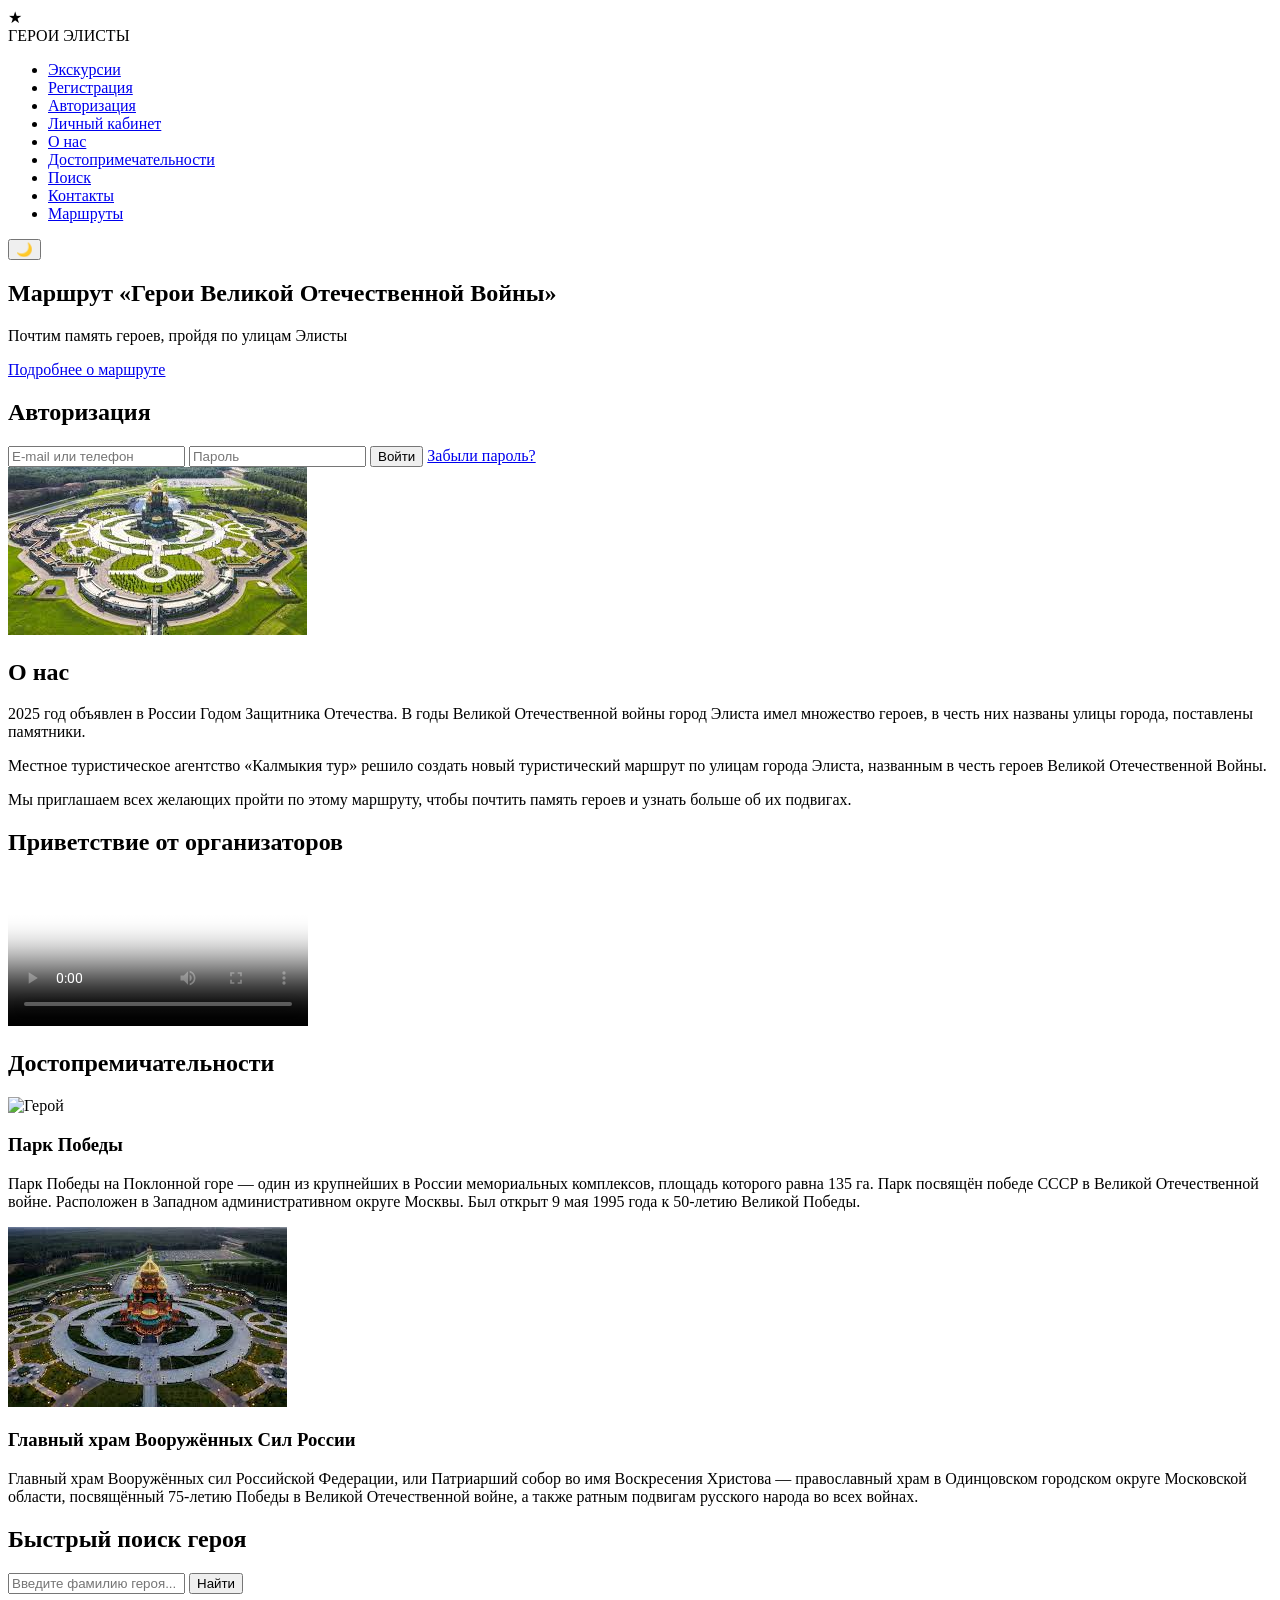
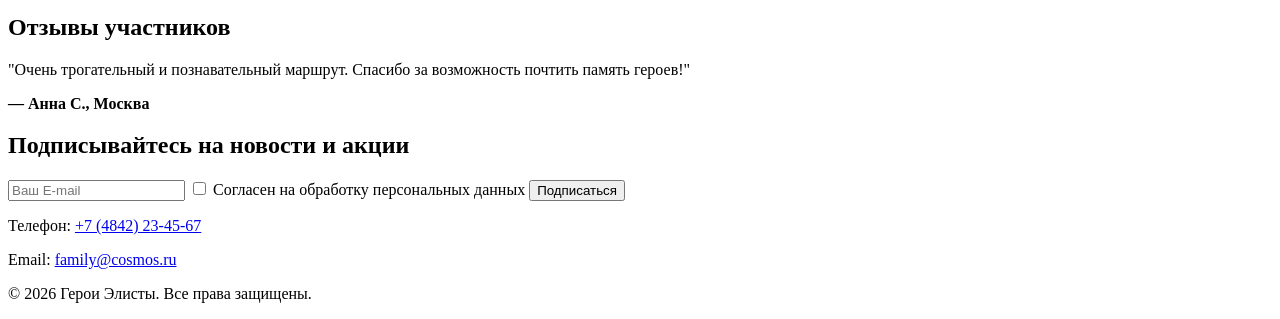
==== index.html @ 0f5760e2 "Create index.html" ====
<!DOCTYPE html>
<html lang="ru">
<head>
    <meta charset="UTF-8">
    <meta name="viewport" content="width=device-width, initial-scale=1.0">
    <title>1 — Главная | Герои Элисты</title>
    <link rel="stylesheet" href="style.css">
    <link href="https://fonts.googleapis.com/css2?family=Roboto:wght@400;500;700&family=Playfair+Display:wght@700&display=swap&quot;" rel="stylesheet">
</head>
<body>
    <header class="header">
        <div class="container">
            <div class="header__inner">
                <div class="logo">
                    <div class="logo-icon">
                        <span class="star">★</span>
                    </div>
                    <div class="logo__text">
                        <span class="main-text">ГЕРОИ</span>
                        <span class="sub-text">ЭЛИСТЫ</span>
                    </div>
                    </div>
                    <div class="logo__text">
                </div>

                <nav class="nav">
                    <ul class="nav__list">
                        <li><a href="excursion.html">Экскурсии</a></li>
                        <li><a href="registration.html">Регистрация</a></li>
                        <li><a href="#auth">Авторизация</a></li>
                        <li><a href="account.html">Личный кабинет</a></li>
                        <li><a href="#about">О нас</a></li>
                        <li><a href="#attractions">Достопримечательности</a></li>
                        <li><a href="#search">Поиск</a></li>
                        <li><a href="#contacts">Контакты</a></li>
                        <li><a href="route.html">Маршруты</a></li>
                    </ul>
                </nav>

                <button id="theme-toggle" class="theme-toggle">🌙</button>
            </div>
        </div>
    </header>

    <main>
        <section class="hero-slider">
            <div class="container">
                <div class="slider">
                    <div class="slide active">
                        <div class="slide__content">
                            <h1>Маршрут «Герои Великой Отечественной Войны»</h1>
                            <p>Почтим память героев, пройдя по улицам Элисты</p>
                            <a href="route.html" class="btn">Подробнее о маршруте</a>
                        </div>
                    </div>
                </div>
            </div>
        </section>

        <section id="auth" class="section">
            <div class="container">
                <h2 class="section-title">Авторизация</h2>
                <div class="auth-form">
                    <input type="text" placeholder="E-mail или телефон" class="form-input">
                    <input type="password" placeholder="Пароль" class="form-input">
                    <button class="btn">Войти</button>
                    <a href="registration.html" class="forgot-link">Забыли пароль?</a>
                </div>
            </div>
        </section>
        <section id="about" class="section">
            <div class="container">
                <div class="about-grid">
                    <div class="about-image">
                        <img src="[data-uri]" alt="Маршрут памяти">
                    </div>

                    <div class="about-text">
                        <h2 class="section-title">О нас</h2>
                        <p>2025 год объявлен в России Годом Защитника Отечества. В годы Великой Отечественной войны город Элиста имел множество героев, в честь них названы улицы города, поставлены памятники.</p>
                        <p>Местное туристическое агентство «Калмыкия тур» решило создать новый туристический маршрут по улицам города Элиста, названным в честь героев Великой Отечественной Войны.</p>
                        <p>Мы приглашаем всех желающих пройти по этому маршруту, чтобы почтить память героев и узнать больше об их подвигах.</p>
                    </div>
                </div>
            </div>
        </section>

        <section class="video-section section">
            <div class="container">
                <h2 class="section-title">Приветствие от организаторов</h2>
                <div class="video-wrapper">
                    <video id="welcome-video" controls poster="media/img/video-preview.jpg">
                        <source src="салют.mp4" type="video/mp4">
                    </video>
                </div>
            </div>
        </section>
        <section id="attractions" class="section">
            <div class="container">
                <h2 class="section-title">Достопремичательности</h2>
                <div class="cards-grid">

                    <div class="card horizontal-card">
                        <img src="https://lh3.googleusercontent.com/gps-cs-s/APNQkAF9F0u4YXEacDmo7Qe_bhWQn1MnVqjYmJbhtAFJQrAC_9akaw95wGnYYjOmREBFpsiZPe6F1mtjuFk-DIaW6dgTyG7rjVkLBVamnL5XXzbmbzyW-S2IC9_2hiBbeuv-RbWNLUptLQ=w270-h312-n-k-no" alt="Герой">
                        <div class="card__content">
                            <h3>Парк Победы</h3>
                            <p>Парк Победы на Поклонной горе — один из крупнейших в России мемориальных комплексов, площадь которого равна 135 га. Парк посвящён победе СССР в Великой Отечественной войне. Расположен в Западном административном округе Москвы. Был открыт 9 мая 1995 года к 50-летию Великой Победы.</p>
                        </div>
                    </div>

                    <div class="card horizontal-card">
                        <img src="[data-uri]" alt="Герой">
                        <div class="card__content">
                            <h3>Главный храм Вооружённых Сил России</h3>
                            <p>Главный храм Вооружённых сил Российской Федерации, или Патриарший собор во имя Воскресения Христова — православный храм в Одинцовском городском округе Московской области, посвящённый 75-летию Победы в Великой Отечественной войне, а также ратным подвигам русского народа во всех войнах.</p>
                        </div>
                    </div>
                </div>
            </div>
        </section>
        <section id="search" class="section">
            <div class="container">
                <h2 class="section-title">Быстрый поиск героя</h2>
                <div class="search-form">
                    <input type="text" id="hero-search" placeholder="Введите фамилию героя...">
                    <button class="btn">Найти</button>
                </div>
            </div>
        </section>
        <section class="section">
            <div class="container">
                <h2 class="section-title">Отзывы участников</h2>
                <div class="reviews-slider">
                    <div class="review-card">
                        <p>"Очень трогательный и познавательный маршрут. Спасибо за возможность почтить память героев!"</p>
                        <strong>— Анна С., Москва</strong>
                    </div>
                </div>
            </div>
        </section>
        <section class="section">
            <div class="container">
                <div class="subscribe-box">
                    <h2>Подписывайтесь на новости и акции</h2>
                    <form class="subscribe-form">
                        <input type="email" placeholder="Ваш E-mail" required>
                        <label><input type="checkbox" required> Согласен на обработку персональных данных</label>
                        <button type="submit" class="btn">Подписаться</button>
                    </form>
                </div>
            </div>
        </section>
    </main>
    <footer id="contacts" class="footer">
        <div class="container">
            <p>Телефон: <a href="tel:+74842234567">+7 (4842) 23-45-67</a></p>
            <p>Email: <a href="mailto:family@cosmos.ru">family@cosmos.ru</a></p>
            <p>&copy; 2026 Герои Элисты. Все права защищены.</p>
        </div>
    </footer>

    <script src="main.js"></script>
</body>
</html>
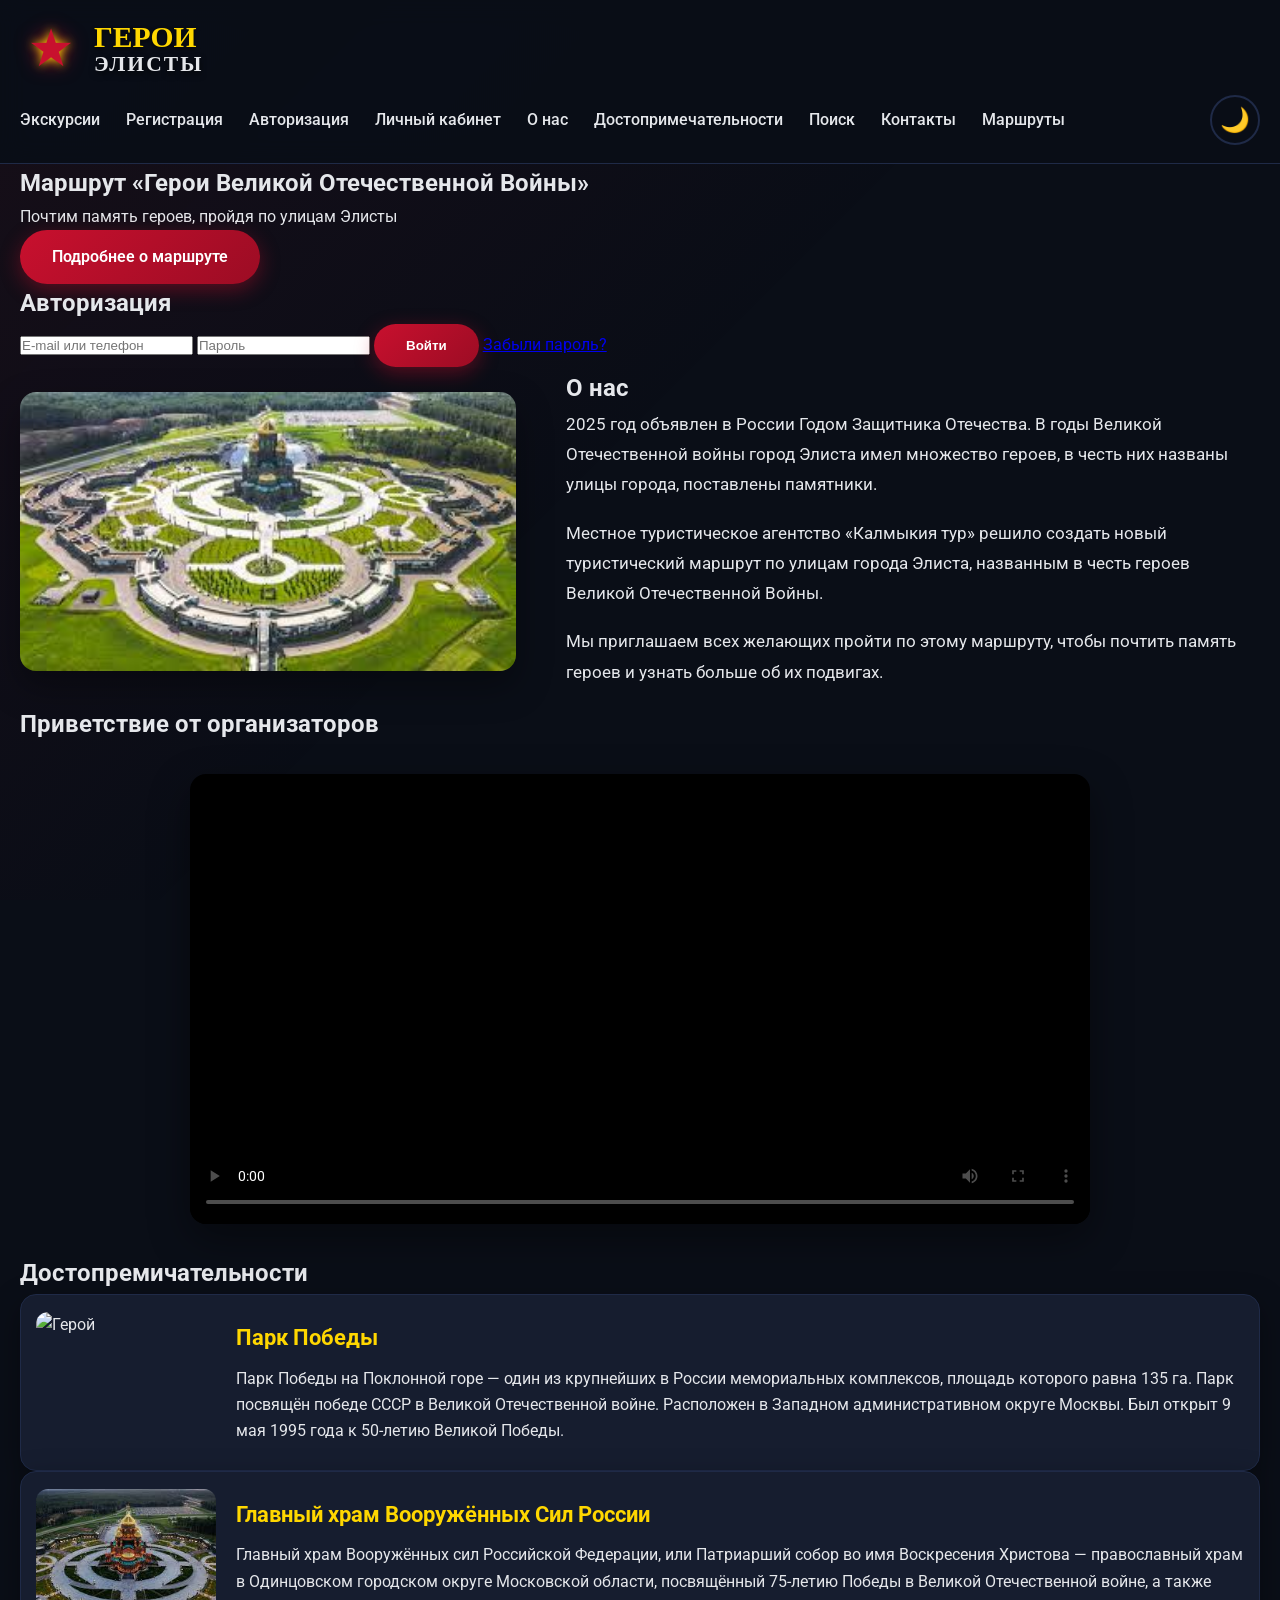
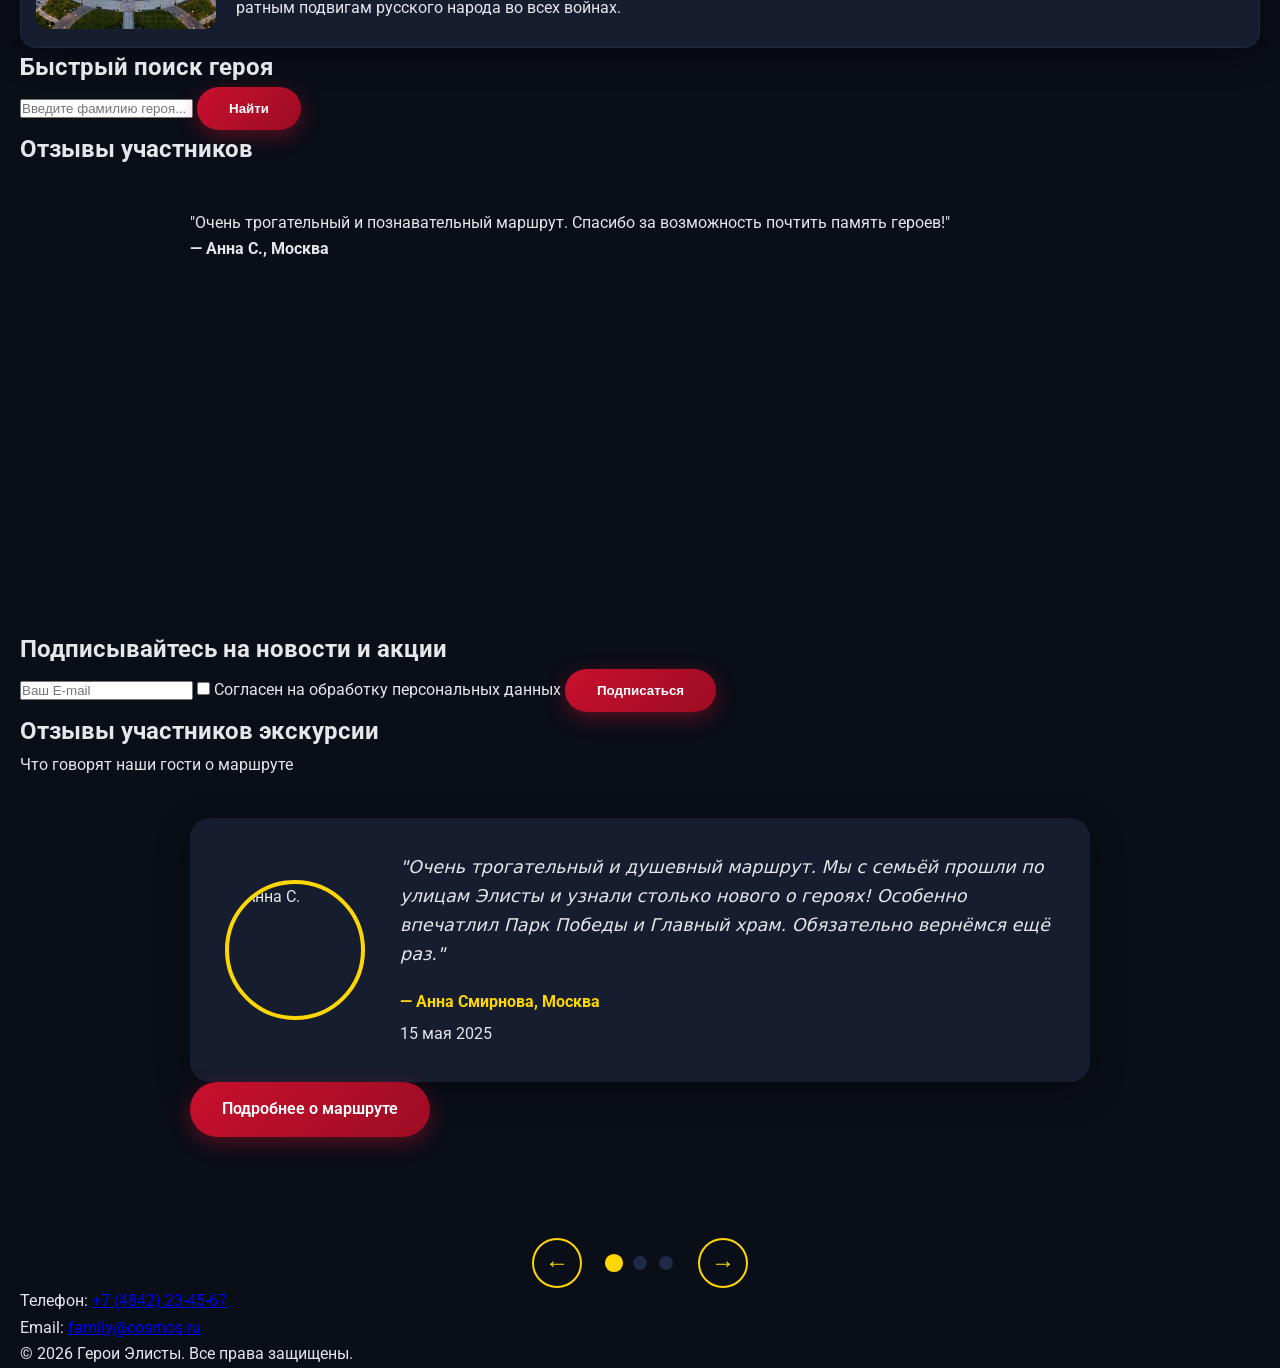
==== commit 69df9cbf: "Update index.html" ====
--- a/index.html
+++ b/index.html
@@ -151,6 +151,60 @@
             </div>
         </section>
     </main>
+        <section class="section">
+            <div class="container">
+                <h2 class="section-title">Отзывы участников экскурсии</h2>
+                <p class="section-subtitle">Что говорят наши гости о маршруте</p>
+
+                <div class="reviews-slider">
+                    <div class="review-slide active">
+                        <div class="review-content">
+                            <img src="media/img/review1.jpg" alt="Анна С." class="review-photo">
+                            <div class="review-text">
+                                <p>"Очень трогательный и душевный маршрут. Мы с семьёй прошли по улицам Элисты и узнали столько нового о героях! Особенно впечатлил Парк Победы и Главный храм. Обязательно вернёмся ещё раз."</p>
+                                <strong>— Анна Смирнова, Москва</strong>
+                                <span class="review-date">15 мая 2025</span>
+                            </div>
+                        </div>
+                        <a href="5.html" class="btn">Подробнее о маршруте</a>
+                    </div>
+
+                    <div class="review-slide">
+                        <div class="review-content">
+                            <img src="media/img/review2.jpg" alt="Дмитрий К." class="review-photo">
+                            <div class="review-text">
+                                <p>"Спасибо организаторам за такую важную и нужную экскурсию. Дети были в восторге, особенно от рассказов о подвигах героев. Главный храм Вооружённых Сил произвёл сильное впечатление."</p>
+                                <strong>— Дмитрий Ковалёв, Санкт-Петербург</strong>
+                                <span class="review-date">22 мая 2025</span>
+                            </div>
+                        </div>
+                        <a href="5.html" class="btn">Подробнее о маршруте</a>
+                    </div>
+
+                    <div class="review-slide">
+                        <div class="review-content">
+                            <img src="media/img/review3.jpg" alt="Елена П." class="review-photo">
+                            <div class="review-text">
+                                <p>"Маршрут очень хорошо организован. Приятно, что акцент сделан не только на истории, но и на патриотическом воспитании. Рекомендую всем, кто приезжает в Элисту."</p>
+                                <strong>— Елена Петрова, Ростов-на-Дону</strong>
+                                <span class="review-date">28 мая 2025</span>
+                            </div>
+                        </div>
+                        <a href="5.html" class="btn">Подробнее о маршруте</a>
+                    </div>
+                </div>
+                
+                <div class="slider-controls">
+                    <button class="slider-btn prev">←</button>
+                    <div class="slider-dots">
+                        <span class="dot active" data-slide="0"></span>
+                        <span class="dot" data-slide="1"></span>
+                        <span class="dot" data-slide="2"></span>
+                    </div>
+                    <button class="slider-btn next">→</button>
+                </div>
+            </div>
+        </section>
     <footer id="contacts" class="footer">
         <div class="container">
             <p>Телефон: <a href="tel:+74842234567">+7 (4842) 23-45-67</a></p>
--- a/style.css
+++ b/style.css
@@ -0,0 +1,624 @@
+:root {
+    /* Основные цвета — тёмная тема */
+    --primary: #c8102e;           /* Красный */
+    --primary-dark: #9c0c24;
+    --accent: #ffd700;            /* Золотой */
+    --bg: #0a0e17;
+    --surface: #111827;
+    --card-bg: #161d2f;
+    --border: #1f2a47;
+    --text: #e5e7eb;
+    --text-muted: #9ca3af;
+    --success: #22c55e;
+}
+
+* {
+    margin: 0;
+    padding: 0;
+    box-sizing: border-box;
+}
+
+body {
+    font-family: 'Roboto', system-ui, sans-serif;
+    background-color: var(--bg);
+    color: var(--text);
+    line-height: 1.65;
+    overflow-x: hidden;
+}
+
+/* Фоновый градиент для атмосферы */
+body::before {
+    content: '';
+    position: fixed;
+    inset: 0;
+    background: linear-gradient(135deg, rgba(200, 16, 46, 0.07) 0%, transparent 50%);
+    z-index: -1;
+    pointer-events: none;
+}
+
+.container {
+    max-width: 1280px;
+    margin: 0 auto;
+    padding: 0 20px;
+}
+
+/* ====================== ШАПКА ====================== */
+.header {
+    background: rgba(10, 14, 23, 0.96);
+    backdrop-filter: blur(12px);
+    border-bottom: 1px solid var(--border);
+    position: sticky;
+    top: 0;
+    z-index: 1000;
+}
+
+.header__inner {
+    display: flex;
+    align-items: center;
+    justify-content: space-between;
+    padding: 18px 0;
+    flex-wrap: wrap;
+    gap: 15px;
+}
+
+/* ====================== CSS ЛОГОТИП ====================== */
+.logo {
+    display: flex;
+    align-items: center;
+    gap: 12px;
+    text-decoration: none;
+    color: white;
+}
+
+.logo-icon {
+    position: relative;
+    width: 62px;
+    height: 62px;
+    display: flex;
+    align-items: center;
+    justify-content: center;
+}
+
+.logo-icon .star {
+    font-size: 52px;
+    color: #c8102e;
+    text-shadow:
+        0 0 10px #ffd700,
+        0 0 20px #c8102e;
+    animation: star-glow 3s infinite alternate;
+}
+
+.logo__text {
+    font-family: 'Playfair Display', serif;
+    line-height: 1.1;
+}
+
+.main-text {
+    font-size: 1.85rem;
+    font-weight: 700;
+    color: #ffd700;
+    text-shadow: 0 2px 4px rgba(0,0,0,0.7);
+    display: block;
+}
+
+.sub-text {
+    font-size: 1.35rem;
+    font-weight: 700;
+    color: #e5e7eb;
+    letter-spacing: 2px;
+    display: block;
+}
+
+/* Анимация свечения звезды */
+@keyframes star-glow {
+    from { text-shadow: 0 0 8px #ffd700, 0 0 15px #c8102e; }
+    to   { text-shadow: 0 0 15px #ffd700, 0 0 25px #c8102e; }
+}
+
+/* Светлая тема */
+.light-theme .main-text { color: #9c0c24; }
+.light-theme .sub-text { color: #1f2937; }
+
+.logo__img {
+    height: 58px;
+    filter: drop-shadow(0 4px 10px rgba(200, 16, 46, 0.6));
+}
+
+.logo__text {
+    font-family: 'Playfair Display', serif;
+    font-size: 1.75rem;
+    font-weight: 700;
+    line-height: 1.1;
+    color: var(--accent);
+    text-shadow: 0 3px 6px rgba(0,0,0,0.7);
+}
+
+/* Навигация */
+.nav__list {
+    display: flex;
+    list-style: none;
+    gap: 26px;
+    flex-wrap: wrap;
+    justify-content: center;
+}
+
+.nav__list a {
+    color: var(--text);
+    text-decoration: none;
+    font-weight: 500;
+    transition: all 0.3s ease;
+    position: relative;
+}
+
+.nav__list a:hover {
+    color: var(--accent);
+}
+
+.nav__list a::after {
+    content: '';
+    position: absolute;
+    bottom: -6px;
+    left: 0;
+    width: 0;
+    height: 2px;
+    background: var(--primary);
+    transition: width 0.3s ease;
+}
+
+.nav__list a:hover::after { width: 100%; }
+
+/* Переключатель темы */
+.theme-toggle {
+    background: transparent;
+    border: 2px solid var(--border);
+    color: var(--accent);
+    width: 50px;
+    height: 50px;
+    border-radius: 50%;
+    font-size: 1.5rem;
+    cursor: pointer;
+    transition: all 0.4s ease;
+}
+
+.theme-toggle:hover {
+    background: var(--primary);
+    color: white;
+    transform: rotate(25deg);
+}
+
+/* ====================== КАРТОЧКИ ====================== */
+.card {
+    background: var(--card-bg);
+    border-radius: 16px;
+    overflow: hidden;
+    border: 1px solid var(--border);
+    transition: all 0.4s ease;
+    box-shadow: 0 10px 30px rgba(0, 0, 0, 0.35);
+}
+
+.card:hover {
+    transform: translateY(-10px);
+    box-shadow: 0 20px 45px rgba(200, 16, 46, 0.3);
+    border-color: var(--primary);
+}
+
+.card img {
+    width: 100%;
+    height: 220px;
+    object-fit: cover;
+}
+
+.card__content {
+    padding: 22px;
+}
+
+/* ====================== КНОПКИ ====================== */
+.btn {
+    display: inline-block;
+    background: linear-gradient(135deg, var(--primary), var(--primary-dark));
+    color: white;
+    padding: 14px 32px;
+    border-radius: 50px;
+    text-decoration: none;
+    font-weight: 600;
+    text-align: center;
+    transition: all 0.3s ease;
+    border: none;
+    cursor: pointer;
+    box-shadow: 0 6px 20px rgba(200, 16, 46, 0.4);
+}
+
+.btn:hover {
+    transform: translateY(-4px);
+    box-shadow: 0 12px 30px rgba(200, 16, 46, 0.55);
+}
+
+.btn.secondary {
+    background: transparent;
+    border: 2px solid var(--border);
+    color: var(--text);
+}
+
+/* ====================== ФОРМЫ ====================== */
+.form-group {
+    display: flex;
+    flex-direction: column;
+    gap: 8px;
+}
+
+.form-group label {
+    font-weight: 500;
+    color: var(--accent);
+}
+
+.form-group input,
+.form-group select,
+.form-group textarea {
+    padding: 14px 16px;
+
+
+background: #0f1626;
+    border: 1px solid var(--border);
+    border-radius: 10px;
+    color: white;
+    font-size: 1rem;
+    transition: all 0.3s;
+}
+
+.form-group input:focus,
+.form-group select:focus {
+    outline: none;
+    border-color: var(--primary);
+    box-shadow: 0 0 0 3px rgba(200, 16, 46, 0.25);
+}
+
+/* ====================== ТАБЛИЦЫ ====================== */
+table {
+    width: 100%;
+    border-collapse: collapse;
+    background: var(--card-bg);
+    border-radius: 12px;
+    overflow: hidden;
+    border: 1px solid var(--border);
+}
+
+th, td {
+    padding: 14px 12px;
+    text-align: center;
+    border-bottom: 1px solid var(--border);
+}
+
+th {
+    background: rgba(200, 16, 46, 0.15);
+    color: var(--accent);
+    font-weight: 600;
+}
+
+tr:hover {
+    background: rgba(200, 16, 46, 0.1);
+}
+
+/* ====================== АДАПТИВ ====================== */
+max-width: 1024px {
+    .nav__list { gap: 18px; }
+}
+
+max-width: 796px {
+    .header__inner {
+        flex-direction: column;
+        text-align: center;
+    }
+
+    .nav__list {
+        gap: 14px;
+        justify-content: center;
+    }
+
+    .card img { height: 180px; }
+}
+
+max-width: 600px {
+    .container { padding: 0 15px; }
+    .logo__text { font-size: 1.45rem; }
+}
+/* ====================== СВЕТЛАЯ ТЕМА ====================== */
+.light-theme {
+    --primary: #9c0c24;
+    --accent: #9c0c24;
+    --bg: #f8f9fa;
+    --surface: #ffffff;
+    --card-bg: #ffffff;
+    --border: #e5e7eb;
+    --text: #1f2937;
+    --text-muted: #4b5563;
+}
+
+.light-theme .header {
+    background: rgba(255, 255, 255, 0.97);
+    border-bottom: 1px solid #ddd;
+}
+
+.light-theme .nav__list a {
+    color: #1f2937;
+}
+
+.light-theme .card {
+    box-shadow: 0 8px 25px rgba(0, 0, 0, 0.08);
+}
+
+.light-theme .btn {
+    box-shadow: 0 6px 20px rgba(156, 12, 36, 0.3);
+}
+/* ====================== ВИДЕО ====================== */
+.video-wrapper {
+    position: relative;
+    max-width: 900px;
+    margin: 30px auto;
+    border-radius: 16px;
+    overflow: hidden;
+    box-shadow: 0 15px 40px rgba(0, 0, 0, 0.4);
+}
+
+.video-wrapper video {
+    width: 100%;
+    height: auto;
+    display: block;
+    background: #000;
+}
+
+.play-overlay {
+    position: absolute;
+    top: 50%;
+    left: 50%;
+    transform: translate(-50%, -50%);
+    width: 80px;
+    height: 80px;
+    background: rgba(200, 16, 46, 0.85);
+    border: none;
+    border-radius: 50%;
+    color: white;
+    font-size: 2.2rem;
+    cursor: pointer;
+    display: flex;
+    align-items: center;
+    justify-content: center;
+    transition: all 0.3s ease;
+    z-index: 10;
+}
+
+.play-overlay:hover {
+    background: rgba(200, 16, 46, 1);
+    transform: translate(-50%, -50%) scale(1.1);
+}
+
+.play-overlay .play-icon {
+    margin-left: 4px;
+}
+/* ====================== ГОРИЗОНТАЛЬНЫЕ КАРТОЧКИ ====================== */
+.horizontal-card {
+    display: flex;
+    gap: 20px;
+    align-items: center;
+    padding: 15px;
+}
+
+.horizontal-card img {
+    width: 180px;
+    height: 140px;
+    object-fit: cover;
+    border-radius: 12px;
+    flex-shrink: 0;
+}
+
+.horizontal-card .card__content {
+    flex: 1;
+    padding: 10px 0;
+}
+
+.horizontal-card h3 {
+    margin-bottom: 10px;
+    color: var(--accent);
+    font-size: 1.35rem;
+}
+
+/* Адаптив */
+max-width: 796px {
+    .horizontal-card {
+        flex-direction: column;
+        text-align: center;
+    }
+    .horizontal-card img {
+        width: 100%;
+        height: 200px;
+    }
+}
+.cabinet-header {
+    display: flex;
+    justify-content: space-between;
+    align-items: center;
+    margin-bottom: 40px;
+}
+
+.cabinet-grid {
+    display: grid;
+    grid-template-columns: 1fr 1fr;
+    gap: 40px;
+}
+
+.cabinet-form {
+    background: var(--card-bg);
+    padding: 40px;
+    border-radius: 20px;
+    box-shadow: 0 10px 30px rgba(0,0,0,0.3);
+}
+
+.my-bookings {
+    background: var(--card-bg);
+    padding: 40px;
+    border-radius: 20px;
+    box-shadow: 0 10px 30px rgba(0,0,0,0.3);
+}
+
+.booking-card {
+    background: rgba(255,255,255,0.05);
+    padding: 20px;
+    border-radius: 12px;
+    margin-bottom: 20px;
+    border-left: 5px solid var(--accent);
+}
+
+.status {
+    display: inline-block;
+    padding: 6px 14px;
+    border-radius: 20px;
+    font-size: 0.95rem;
+    margin-top: 10px;
+}
+
+.confirmed {
+    background: rgba(74, 222, 128, 0.2);
+    color: #4ade80;
+}
+
+.pending {
+    background: rgba(251, 191, 36, 0.2);
+    color: #fbbf24;
+}
+
+max-width: 996px {
+    .cabinet-grid {
+        grid-template-columns: 1fr;
+    }
+}
+/* ====================== СЕКЦИЯ О НАС ====================== */
+.about-grid {
+    display: grid;
+    grid-template-columns: 1fr 1.4fr;
+    gap: 50px;
+    align-items: center;
+}
+
+.about-image img {
+    width: 100%;
+    height: auto;
+    border-radius: 16px;
+    box-shadow: 0 15px 35px rgba(0, 0, 0, 0.35);
+}
+
+.about-text {
+    line-height: 1.75;
+}
+
+.about-text p {
+    margin-bottom: 18px;
+    font-size: 1.08rem;
+}
+
+/* Адаптив */
+max-width: 996px {
+    .about-grid {
+        grid-template-columns: 1fr;
+        gap: 30px;
+        text-align: center;
+    }
+
+    .about-image img {
+        max-width: 420px;
+        margin: 0 auto;
+    }
+}
+
+/* ====================== СЛАЙДЕР ОТЗЫВОВ ====================== */
+.reviews-slider {
+    position: relative;
+    max-width: 900px;
+    margin: 40px auto;
+    min-height: 380px;
+}
+
+.review-slide {
+    display: none;
+    opacity: 0;
+    transition: opacity 0.6s ease;
+}
+
+.review-slide.active {
+    display: block;
+    opacity: 1;
+}
+
+.review-content {
+    display: flex;
+    gap: 35px;
+    align-items: center;
+    background: var(--card-bg);
+    padding: 35px;
+    border-radius: 20px;
+    box-shadow: 0 10px 35px rgba(0,0,0,0.3);
+}
+
+.review-photo {
+    width: 140px;
+    height: 140px;
+    border-radius: 50%;
+    object-fit: cover;
+    border: 4px solid var(--accent);
+    flex-shrink: 0;
+}
+
+.review-text p {
+    font-size: 1.1rem;
+    line-height: 1.65;
+    margin-bottom: 20px;
+    font-style: italic;
+}
+
+.review-text strong {
+    display: block;
+    color: var(--accent);
+    margin-bottom: 5px;
+}
+
+.slider-controls {
+    display: flex;
+    align-items: center;
+    justify-content: center;
+    gap: 25px;
+    margin-top: 30px;
+}
+
+.slider-btn {
+    background: transparent;
+    border: 2px solid var(--accent);
+    color: var(--accent);
+    width: 50px;
+    height: 50px;
+    border-radius: 50%;
+    font-size: 1.5rem;
+    cursor: pointer;
+    transition: all 0.3s;
+}
+
+.slider-btn:hover {
+    background: var(--accent);
+    color: white;
+}
+
+.slider-dots {
+    display: flex;
+    gap: 12px;
+}
+
+.dot {
+    width: 14px;
+    height: 14px;
+    background: var(--border);
+    border-radius: 50%;
+    cursor: pointer;
+    transition: all 0.3s;
+}
+
+.dot.active {
+    background: var(--accent);
+    transform: scale(1.3);
+}
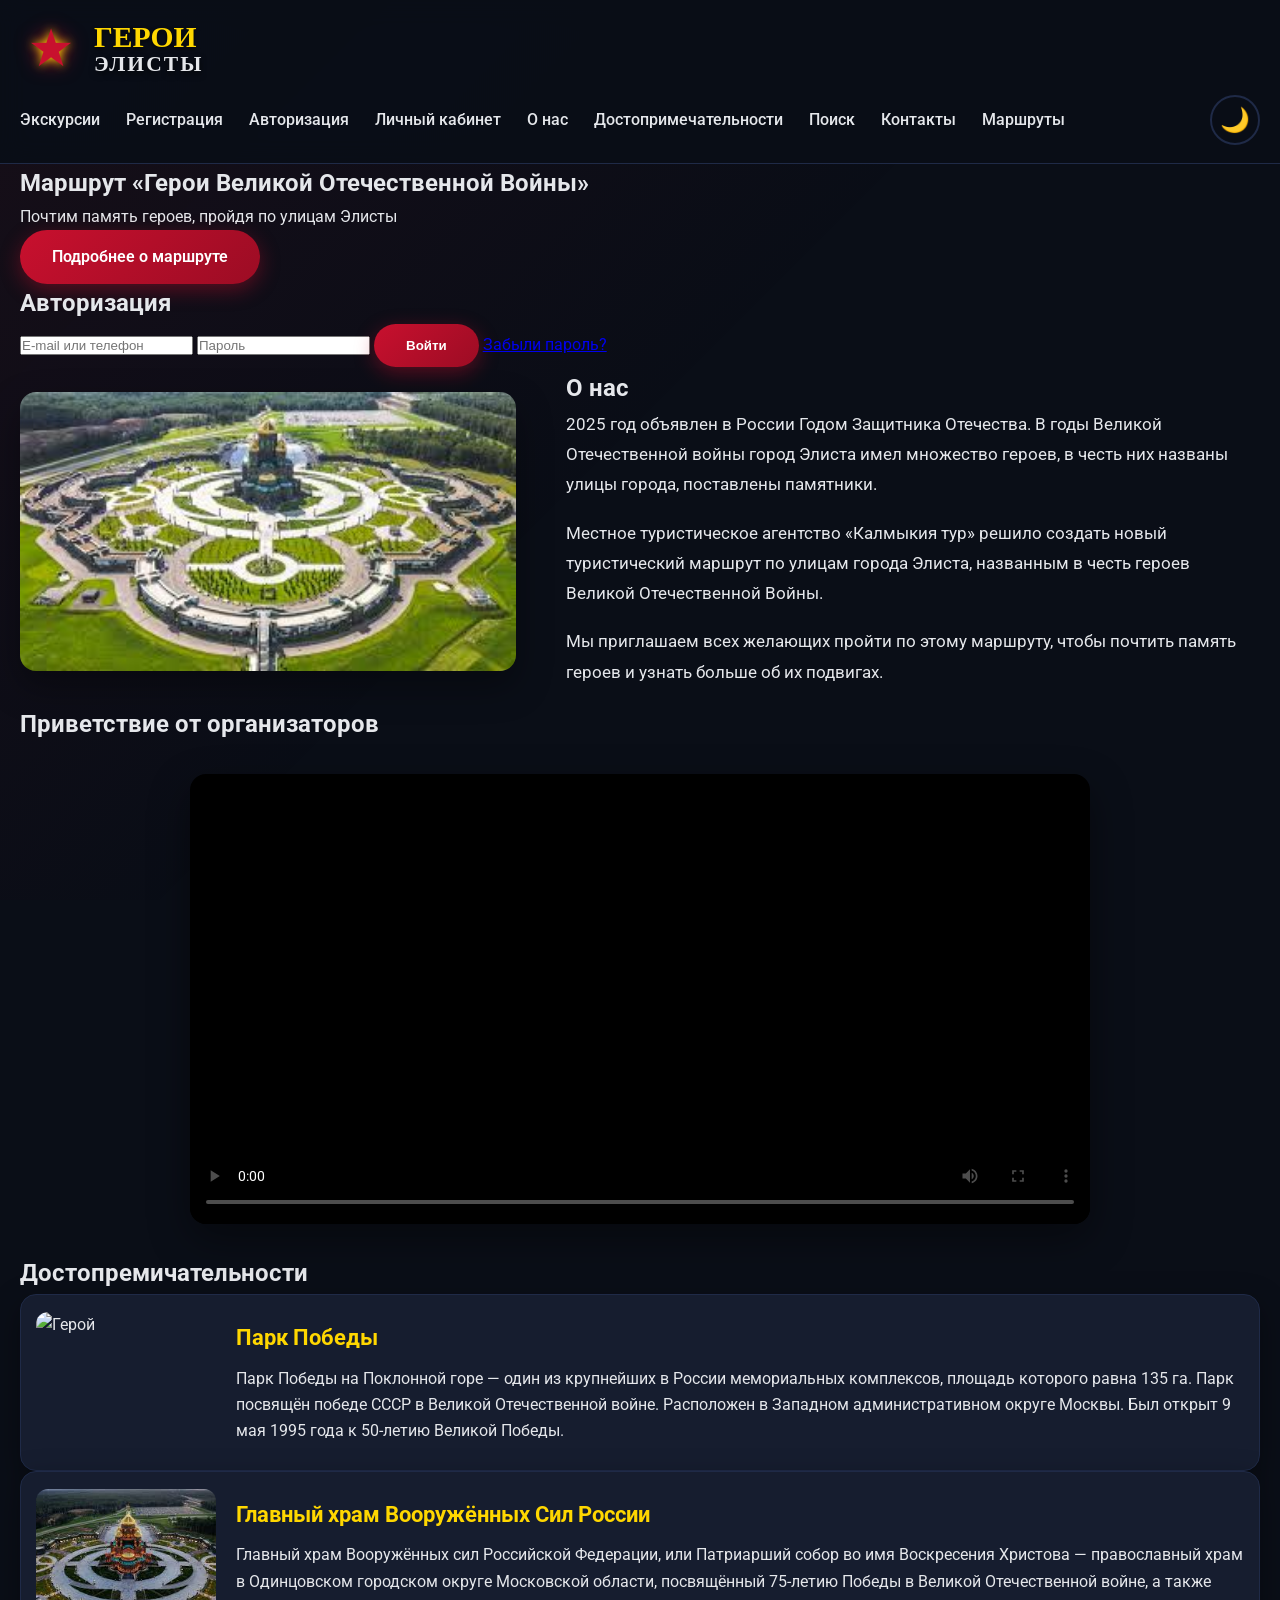
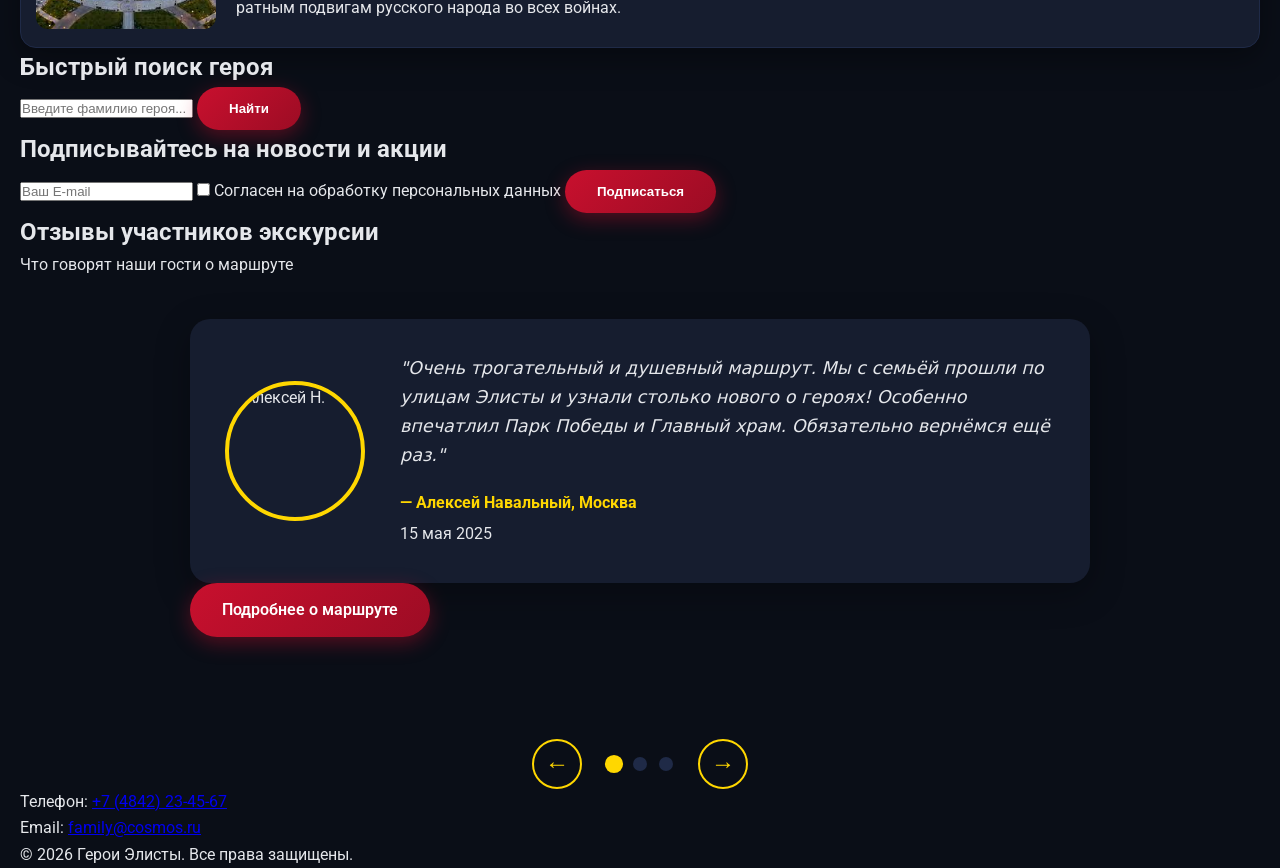
==== commit be6cc421: "Update index.html" ====
--- a/index.html
+++ b/index.html
@@ -129,17 +129,6 @@
         </section>
         <section class="section">
             <div class="container">
-                <h2 class="section-title">Отзывы участников</h2>
-                <div class="reviews-slider">
-                    <div class="review-card">
-                        <p>"Очень трогательный и познавательный маршрут. Спасибо за возможность почтить память героев!"</p>
-                        <strong>— Анна С., Москва</strong>
-                    </div>
-                </div>
-            </div>
-        </section>
-        <section class="section">
-            <div class="container">
                 <div class="subscribe-box">
                     <h2>Подписывайтесь на новости и акции</h2>
                     <form class="subscribe-form">
@@ -150,7 +139,6 @@
                 </div>
             </div>
         </section>
-    </main>
         <section class="section">
             <div class="container">
                 <h2 class="section-title">Отзывы участников экскурсии</h2>
@@ -159,10 +147,10 @@
                 <div class="reviews-slider">
                     <div class="review-slide active">
                         <div class="review-content">
-                            <img src="media/img/review1.jpg" alt="Анна С." class="review-photo">
+                            <img src="https://encrypted-tbn0.gstatic.com/images?q=tbn:ANd9GcTZzhRTRcfU0ze5oA3OXWucxy1Uywo3bp4vHbp_RoOPNfOOdQm7dNBbfweKmHh840nLx59MJ_94qbJxrP0TnqqMcwj0TC1X7uLpEDCOo93C3w&s=10" alt="Алексей Н." class="review-photo">
                             <div class="review-text">
                                 <p>"Очень трогательный и душевный маршрут. Мы с семьёй прошли по улицам Элисты и узнали столько нового о героях! Особенно впечатлил Парк Победы и Главный храм. Обязательно вернёмся ещё раз."</p>
-                                <strong>— Анна Смирнова, Москва</strong>
+                                <strong>— Алексей Навальный, Москва</strong>
                                 <span class="review-date">15 мая 2025</span>
                             </div>
                         </div>
@@ -171,10 +159,10 @@
 
                     <div class="review-slide">
                         <div class="review-content">
-                            <img src="media/img/review2.jpg" alt="Дмитрий К." class="review-photo">
+                            <img src="https://encrypted-tbn0.gstatic.com/images?q=tbn:ANd9GcQ5ZOuPlLYzaGxKoP8sL7i6RpLQN94O1aAebQ&s" alt="меллстрой" class="review-photo">
                             <div class="review-text">
                                 <p>"Спасибо организаторам за такую важную и нужную экскурсию. Дети были в восторге, особенно от рассказов о подвигах героев. Главный храм Вооружённых Сил произвёл сильное впечатление."</p>
-                                <strong>— Дмитрий Ковалёв, Санкт-Петербург</strong>
+                                <strong>— меллстрой, островки</strong>
                                 <span class="review-date">22 мая 2025</span>
                             </div>
                         </div>
@@ -183,17 +171,17 @@
 
                     <div class="review-slide">
                         <div class="review-content">
-                            <img src="media/img/review3.jpg" alt="Елена П." class="review-photo">
+                            <img src="https://avatars.mds.yandex.net/i?id=08054e0badb5594ab7917cc2b2370a9448ed3bdf-5434761-images-thumbs&n=13" alt="молокосос" class="review-photo">
                             <div class="review-text">
                                 <p>"Маршрут очень хорошо организован. Приятно, что акцент сделан не только на истории, но и на патриотическом воспитании. Рекомендую всем, кто приезжает в Элисту."</p>
-                                <strong>— Елена Петрова, Ростов-на-Дону</strong>
+                                <strong>— молокосос, Америка</strong>
                                 <span class="review-date">28 мая 2025</span>
                             </div>
                         </div>
                         <a href="5.html" class="btn">Подробнее о маршруте</a>
                     </div>
                 </div>
-                
+
                 <div class="slider-controls">
                     <button class="slider-btn prev">←</button>
                     <div class="slider-dots">
@@ -205,6 +193,7 @@
                 </div>
             </div>
         </section>
+    </main>
     <footer id="contacts" class="footer">
         <div class="container">
             <p>Телефон: <a href="tel:+74842234567">+7 (4842) 23-45-67</a></p>
